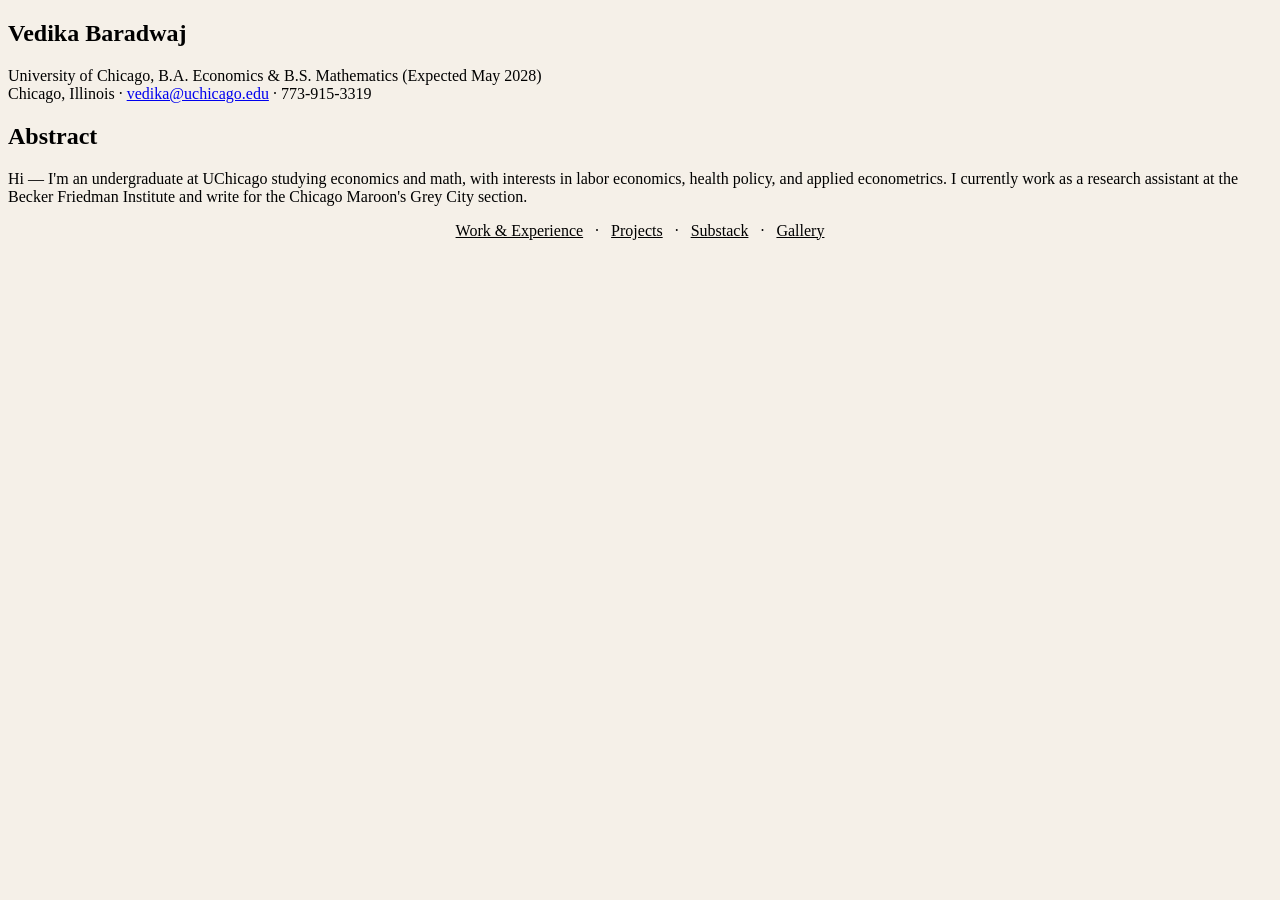
==== index.html @ 1c5f3cab "Update index.html" ====
<!DOCTYPE html>
<html lang="en">
<head>
  <meta charset="UTF-8" />
  <meta name="viewport" content="width=device-width, initial-scale=1.0"/>
  <title>Vedika Baradwaj</title>
  <link rel="stylesheet" href="https://latex.vercel.app/style.css">
  <style>
    body { background: #f5f0e8; }
    nav a { color: inherit; }
    nav a:hover { text-decoration: underline; }
  </style>
</head>
<body>
  <article>
    <h1>Vedika Baradwaj</h1>
    <p class="author">
      University of Chicago, B.A. Economics &amp; B.S. Mathematics (Expected May 2028)<br>
      Chicago, Illinois ·
      <a href="mailto:vedika@uchicago.edu">vedika@uchicago.edu</a> ·
      773-915-3319
    </p>

    <div class="abstract">
      <h2>Abstract</h2>
      <p>
        Hi — I'm an undergraduate at UChicago studying economics and math,
        with interests in labor economics, health policy, and applied econometrics.
        I currently work as a research assistant at the Becker Friedman Institute
        and write for the Chicago Maroon's Grey City section.
      </p>
    </div>

    <nav>
      <p style="text-align:center;">
        <a href="work.html">Work &amp; Experience</a> &ensp;·&ensp;
        <a href="projects.html">Projects</a> &ensp;·&ensp;
        <a href="https://vedikabaradwaj.substack.com" target="_blank">Substack</a> &ensp;·&ensp;
        <a href="gallery.html">Gallery</a>
      </p>
    </nav>

  </article>
</body>
</html>
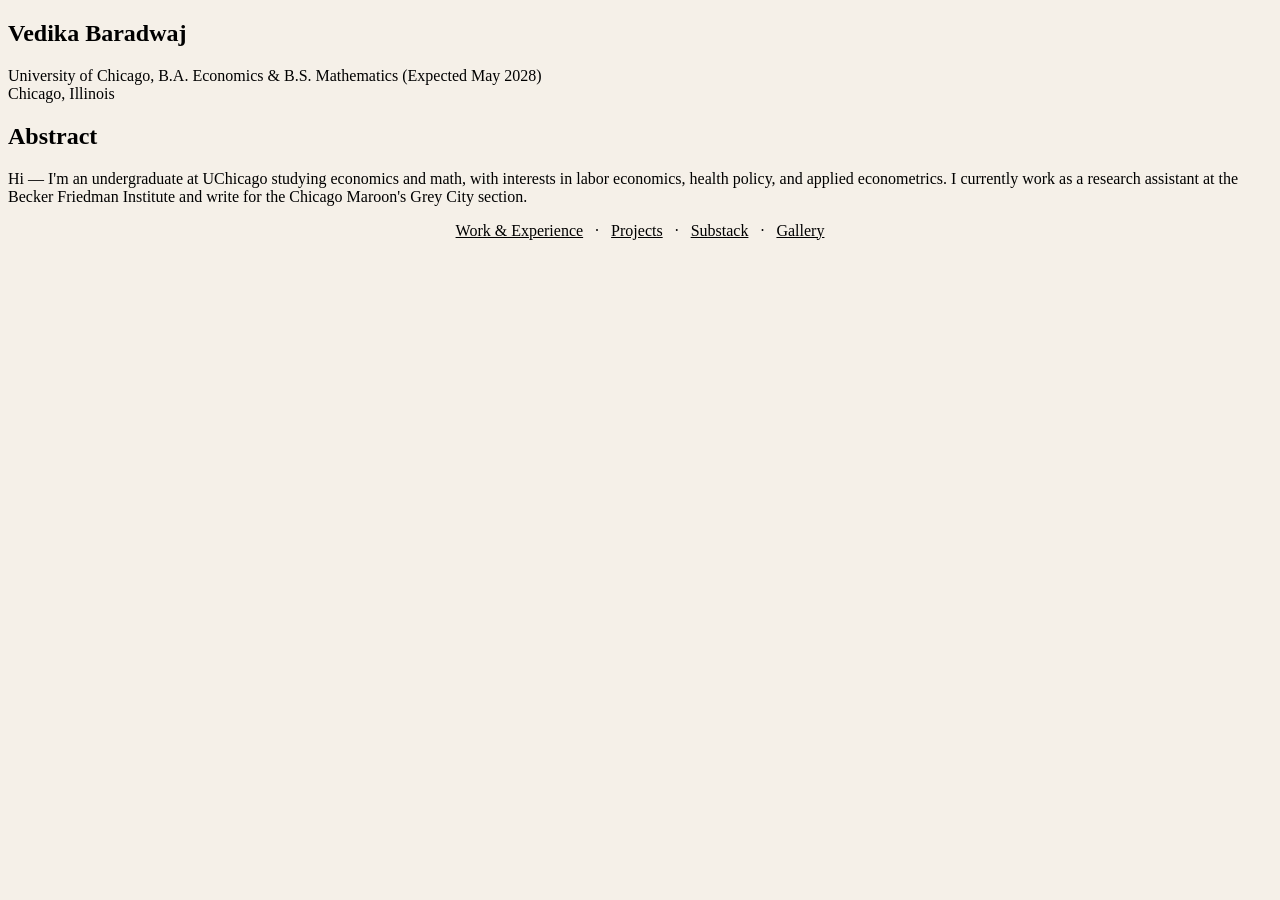
==== commit 6e8a0ce6: "Update index.html" ====
--- a/index.html
+++ b/index.html
@@ -16,9 +16,7 @@
     <h1>Vedika Baradwaj</h1>
     <p class="author">
       University of Chicago, B.A. Economics &amp; B.S. Mathematics (Expected May 2028)<br>
-      Chicago, Illinois ·
-      <a href="mailto:vedika@uchicago.edu">vedika@uchicago.edu</a> ·
-      773-915-3319
+      Chicago, Illinois
     </p>
 
     <div class="abstract">
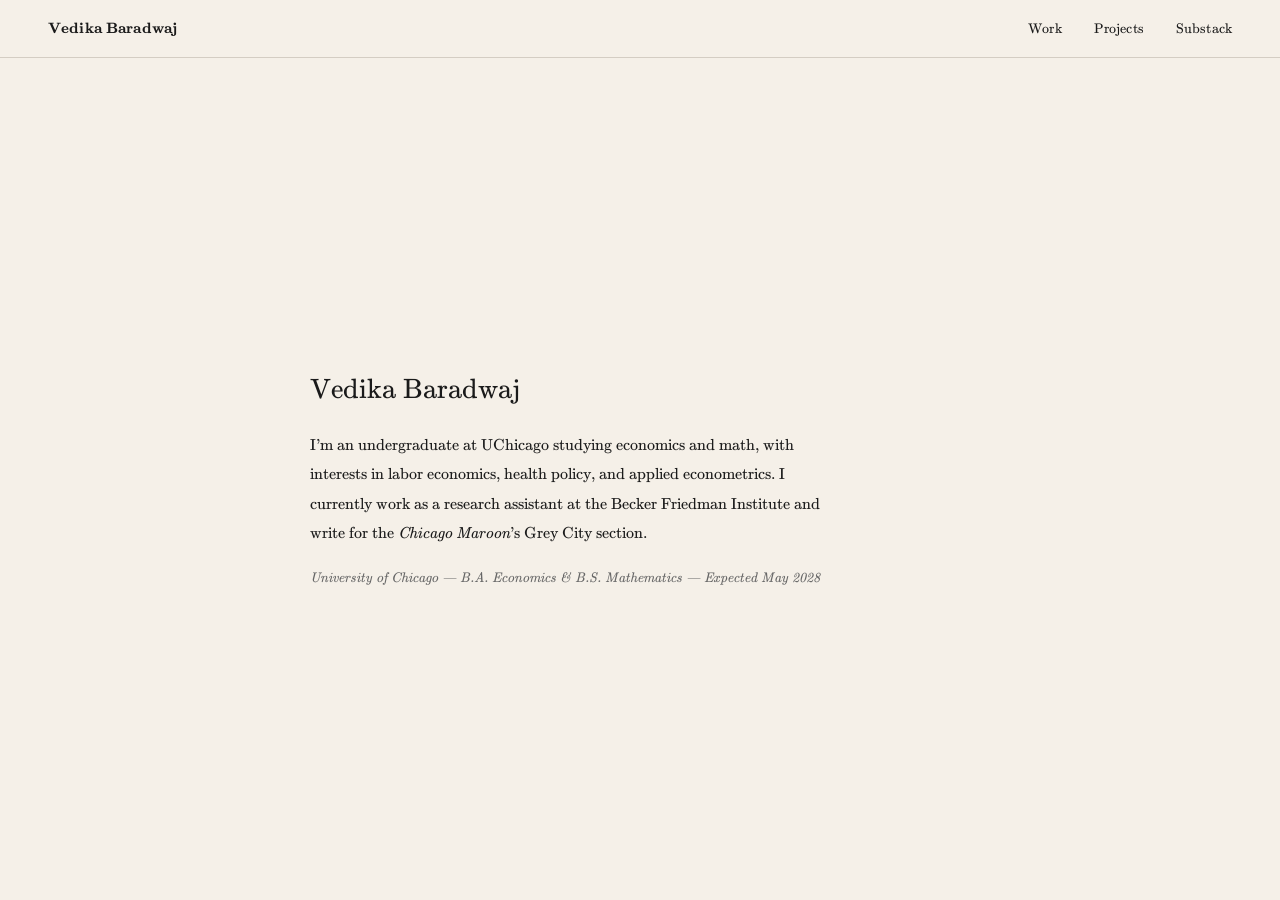
==== commit a143ba7f: "Updates" ====
--- a/index.html
+++ b/index.html
@@ -4,40 +4,31 @@
   <meta charset="UTF-8" />
   <meta name="viewport" content="width=device-width, initial-scale=1.0"/>
   <title>Vedika Baradwaj</title>
-  <link rel="stylesheet" href="https://latex.vercel.app/style.css">
-  <style>
-    body { background: #f5f0e8; }
-    nav a { color: inherit; }
-    nav a:hover { text-decoration: underline; }
-  </style>
+  <link rel="stylesheet" href="style.css">
 </head>
 <body>
-  <article>
-    <h1>Vedika Baradwaj</h1>
-    <p class="author">
-      University of Chicago, B.A. Economics &amp; B.S. Mathematics (Expected May 2028)<br>
-      Chicago, Illinois
-    </p>
+  <header class="site-nav">
+    <a href="index.html" class="nav-name">Vedika Baradwaj</a>
+    <ul class="nav-links">
+      <li><a href="work.html">Work</a></li>
+      <li><a href="projects.html">Projects</a></li>
+      <li><a href="https://vedikabaradwaj.substack.com" target="_blank">Substack</a></li>
+    </ul>
+  </header>
 
-    <div class="abstract">
-      <h2>Abstract</h2>
-      <p>
-        Hi — I'm an undergraduate at UChicago studying economics and math,
+  <div class="home-wrap">
+    <div class="home-content">
+      <h1 class="home-name">Vedika Baradwaj</h1>
+      <p class="home-bio">
+        I'm an undergraduate at UChicago studying economics and math,
         with interests in labor economics, health policy, and applied econometrics.
         I currently work as a research assistant at the Becker Friedman Institute
-        and write for the Chicago Maroon's Grey City section.
+        and write for the <em>Chicago Maroon</em>'s Grey City section.
+      </p>
+      <p class="home-meta">
+        University of Chicago &mdash; B.A. Economics &amp; B.S. Mathematics &mdash; Expected May 2028
       </p>
     </div>
-
-    <nav>
-      <p style="text-align:center;">
-        <a href="work.html">Work &amp; Experience</a> &ensp;·&ensp;
-        <a href="projects.html">Projects</a> &ensp;·&ensp;
-        <a href="https://vedikabaradwaj.substack.com" target="_blank">Substack</a> &ensp;·&ensp;
-        <a href="gallery.html">Gallery</a>
-      </p>
-    </nav>
-
-  </article>
+  </div>
 </body>
 </html>
--- a/style.css
+++ b/style.css
@@ -0,0 +1,300 @@
+/* ── Computer Modern (KaTeX_Main) — local ── */
+@font-face {
+  font-family: 'CMU';
+  src: url('KaTeX_Main-Regular.woff2') format('woff2');
+  font-weight: normal;
+  font-style: normal;
+}
+@font-face {
+  font-family: 'CMU';
+  src: url('KaTeX_Main-Italic.woff2') format('woff2');
+  font-weight: normal;
+  font-style: italic;
+}
+@font-face {
+  font-family: 'CMU';
+  src: url('KaTeX_Main-Bold.woff2') format('woff2');
+  font-weight: bold;
+  font-style: normal;
+}
+@font-face {
+  font-family: 'CMU';
+  src: url('KaTeX_Main-BoldItalic.woff2') format('woff2');
+  font-weight: bold;
+  font-style: italic;
+}
+
+:root {
+  --bg:      #f5f0e8;
+  --ink:     #1a1a1a;
+  --muted:   #666;
+  --light:   #999;
+  --rule:    1px solid #d4cdc3;
+  --font:    'CMU', Georgia, serif;
+  --nav-h:   58px;
+  --max-w:   660px;
+}
+
+*, *::before, *::after { box-sizing: border-box; margin: 0; padding: 0; }
+
+html { scroll-behavior: smooth; }
+
+body {
+  font-family: var(--font);
+  background-color: var(--bg);
+  color: var(--ink);
+  -webkit-font-smoothing: antialiased;
+  opacity: 0;
+  animation: pageIn 0.55s ease 0.04s forwards;
+}
+
+@keyframes pageIn {
+  from { opacity: 0; transform: translateY(7px); }
+  to   { opacity: 1; transform: translateY(0); }
+}
+
+/* ── Top navigation ── */
+.site-nav {
+  position: fixed;
+  top: 0; left: 0; right: 0;
+  height: var(--nav-h);
+  display: flex;
+  align-items: center;
+  justify-content: space-between;
+  padding: 0 3em;
+  background: var(--bg);
+  border-bottom: var(--rule);
+  z-index: 100;
+}
+
+.nav-name {
+  font-size: 0.93em;
+  font-weight: bold;
+  letter-spacing: 0.01em;
+  text-decoration: none;
+  color: var(--ink);
+  transition: color 0.2s;
+}
+
+.nav-name:hover { color: var(--muted); }
+
+.nav-links {
+  display: flex;
+  gap: 2em;
+  list-style: none;
+}
+
+.nav-links a {
+  font-size: 0.87em;
+  text-decoration: none;
+  color: var(--ink);
+  letter-spacing: 0.01em;
+  transition: color 0.2s;
+}
+
+.nav-links a:hover { color: var(--muted); }
+
+.nav-links a.current {
+  color: var(--muted);
+  font-style: italic;
+  pointer-events: none;
+}
+
+/* ── Home page ── */
+.home-wrap {
+  min-height: 100vh;
+  padding-top: var(--nav-h);
+  display: flex;
+  align-items: center;
+  justify-content: flex-start;
+  padding-left: max(3em, calc(50vw - var(--max-w) / 2));
+  padding-right: 2em;
+}
+
+.home-content {
+  max-width: 520px;
+}
+
+.home-name {
+  font-size: 1.75em;
+  font-weight: normal;
+  margin-bottom: 0.85em;
+  line-height: 1.25;
+}
+
+.home-bio {
+  font-size: 1em;
+  line-height: 1.85;
+  color: var(--ink);
+  margin-bottom: 1.4em;
+}
+
+.home-meta {
+  font-size: 0.87em;
+  color: var(--muted);
+  font-style: italic;
+}
+
+/* ── Inner pages ── */
+.page-wrap {
+  max-width: var(--max-w);
+  margin: 0 auto;
+  padding: calc(var(--nav-h) + 3.5em) 2em 7em;
+}
+
+.page-title {
+  font-weight: normal;
+  font-size: 1.55em;
+  margin-bottom: 2.5em;
+}
+
+/* ── Section headings ── */
+.section-heading {
+  font-size: 0.76em;
+  font-weight: bold;
+  letter-spacing: 0.13em;
+  text-transform: uppercase;
+  color: var(--muted);
+  margin-top: 2.5em;
+  margin-bottom: 0;
+  padding-bottom: 0.5em;
+  border-bottom: var(--rule);
+}
+
+/* ── Job entries ── */
+.job {
+  padding: 1em 0;
+  border-bottom: var(--rule);
+}
+
+.job-header {
+  display: flex;
+  justify-content: space-between;
+  align-items: baseline;
+  flex-wrap: wrap;
+  gap: 0.3em;
+}
+
+.job-org {
+  font-weight: bold;
+  font-size: 0.95em;
+}
+
+.job-location {
+  font-size: 0.84em;
+  color: var(--muted);
+  font-style: italic;
+}
+
+.job-role-row {
+  display: flex;
+  justify-content: space-between;
+  align-items: baseline;
+  flex-wrap: wrap;
+  margin-top: 0.15em;
+  margin-bottom: 0.4em;
+  gap: 0.3em;
+}
+
+.job-role {
+  font-style: italic;
+  font-size: 0.92em;
+}
+
+.job-dates {
+  font-size: 0.84em;
+  color: var(--muted);
+  font-style: italic;
+}
+
+.job-desc {
+  font-size: 0.91em;
+  line-height: 1.72;
+}
+
+.job-desc ul {
+  padding-left: 1.2em;
+  margin-top: 0.2em;
+}
+
+.job-desc li { margin-bottom: 0.2em; }
+
+/* ── Projects accordion ── */
+.project {
+  border-bottom: var(--rule);
+}
+
+.project:first-child {
+  border-top: var(--rule);
+}
+
+.project summary {
+  font-size: 0.93em;
+  cursor: pointer;
+  padding: 0.9em 0;
+  list-style: none;
+  display: flex;
+  align-items: baseline;
+  gap: 0.6em;
+  color: var(--ink);
+  transition: color 0.2s;
+}
+
+.project summary::-webkit-details-marker { display: none; }
+
+.project summary::before {
+  content: '▶';
+  font-size: 0.42em;
+  color: var(--light);
+  flex-shrink: 0;
+  transition: transform 0.25s ease, color 0.2s;
+  display: inline-block;
+  position: relative;
+  top: -1px;
+}
+
+.project summary:hover { color: var(--muted); }
+.project summary:hover::before { color: var(--muted); }
+
+details[open] > summary::before {
+  transform: rotate(90deg);
+  color: var(--ink);
+}
+
+.project-body {
+  overflow: hidden;
+  max-height: 0;
+  opacity: 0;
+  transition: max-height 0.42s ease, opacity 0.3s ease;
+}
+
+details[open] .project-body {
+  max-height: 350px;
+  opacity: 1;
+}
+
+.project-body p {
+  font-size: 0.9em;
+  line-height: 1.78;
+  color: var(--muted);
+  padding-bottom: 1em;
+  font-style: italic;
+}
+
+/* ── Responsive ── */
+@media (max-width: 700px) {
+  .site-nav { padding: 0 1.5em; }
+  .nav-links { gap: 1.3em; }
+
+  .home-wrap {
+    padding-left: 1.5em;
+    padding-right: 1.5em;
+    align-items: flex-start;
+    padding-top: calc(var(--nav-h) + 3em);
+  }
+
+  .page-wrap { padding-left: 1.5em; padding-right: 1.5em; }
+
+  .job-header,
+  .job-role-row { flex-direction: column; gap: 0.1em; }
+}
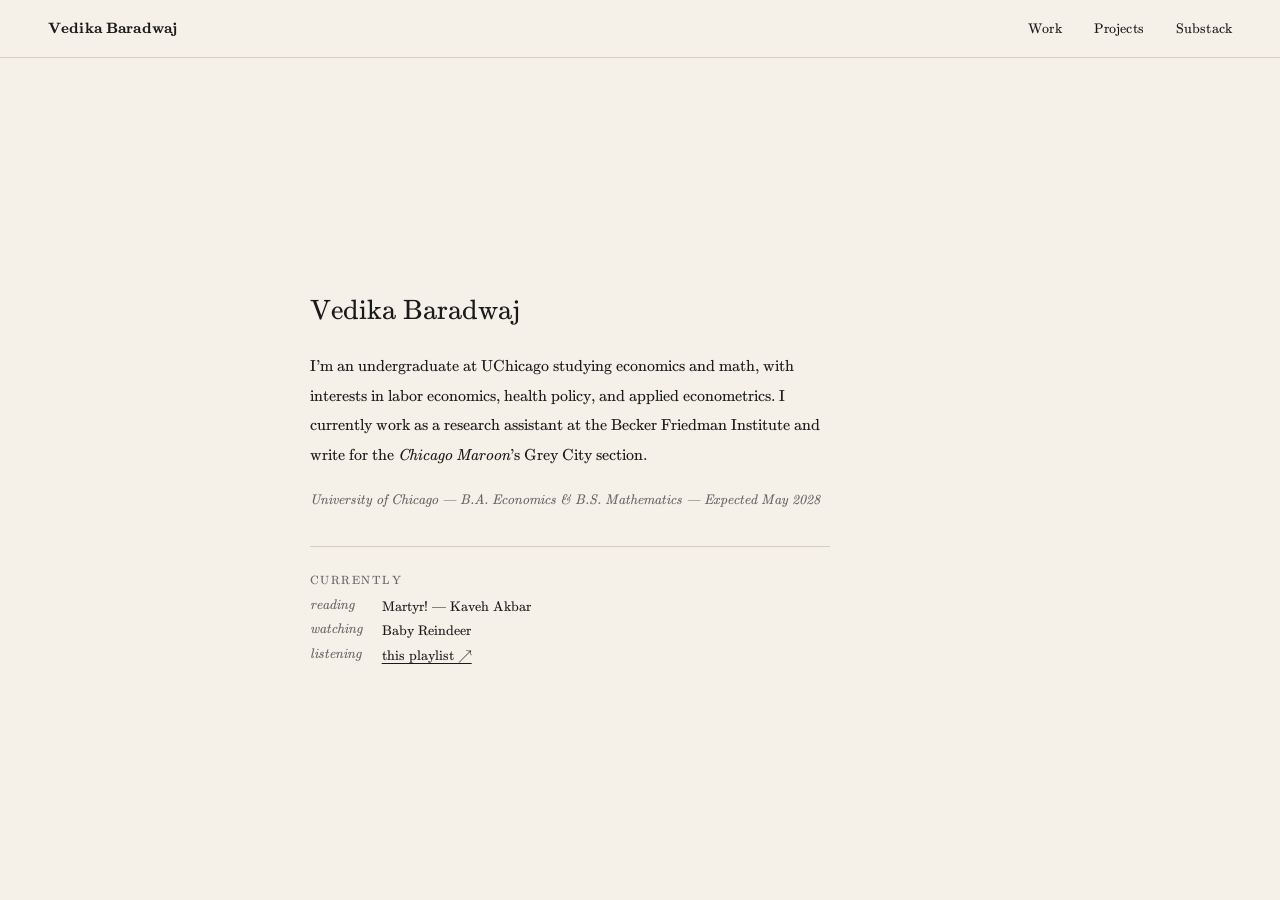
==== commit 7a050cd4: "currently bar added" ====
--- a/index.html
+++ b/index.html
@@ -28,6 +28,18 @@
       <p class="home-meta">
         University of Chicago &mdash; B.A. Economics &amp; B.S. Mathematics &mdash; Expected May 2028
       </p>
+
+      <div class="currently">
+        <p class="currently-label">currently</p>
+        <div class="currently-items">
+          <span class="currently-key">reading</span>
+          <span class="currently-val">Martyr! &mdash; Kaveh Akbar</span>
+          <span class="currently-key">watching</span>
+          <span class="currently-val">Baby Reindeer</span>
+          <span class="currently-key">listening</span>
+          <span class="currently-val"><a href="https://open.spotify.com/playlist/0bAaVeqs4HW9XuQEkRzd8O?si=47898186f7764955" target="_blank">this playlist ↗</a></span>
+        </div>
+      </div>
     </div>
   </div>
 </body>
--- a/style.css
+++ b/style.css
@@ -281,6 +281,50 @@
   font-style: italic;
 }
 
+/* ── Currently section ── */
+.currently {
+  margin-top: 2.4em;
+  padding-top: 1.6em;
+  border-top: var(--rule);
+}
+
+.currently-label {
+  font-size: 0.75em;
+  letter-spacing: 0.12em;
+  text-transform: uppercase;
+  color: var(--muted);
+  margin-bottom: 0.85em;
+}
+
+.currently-items {
+  display: grid;
+  grid-template-columns: auto 1fr;
+  gap: 0.45em 1.4em;
+  font-size: 0.88em;
+}
+
+.currently-key {
+  color: var(--muted);
+  font-style: italic;
+}
+
+.currently-val {
+  color: var(--ink);
+}
+
+.currently-val a {
+  color: var(--ink);
+  text-decoration: underline;
+  text-decoration-color: var(--rule);
+  text-underline-offset: 3px;
+  transition: color 0.2s, text-decoration-color 0.2s;
+}
+
+.currently-val a:hover {
+  color: var(--muted);
+  text-decoration-color: var(--muted);
+}
+
 /* ── Responsive ── */
 @media (max-width: 700px) {
   .site-nav { padding: 0 1.5em; }
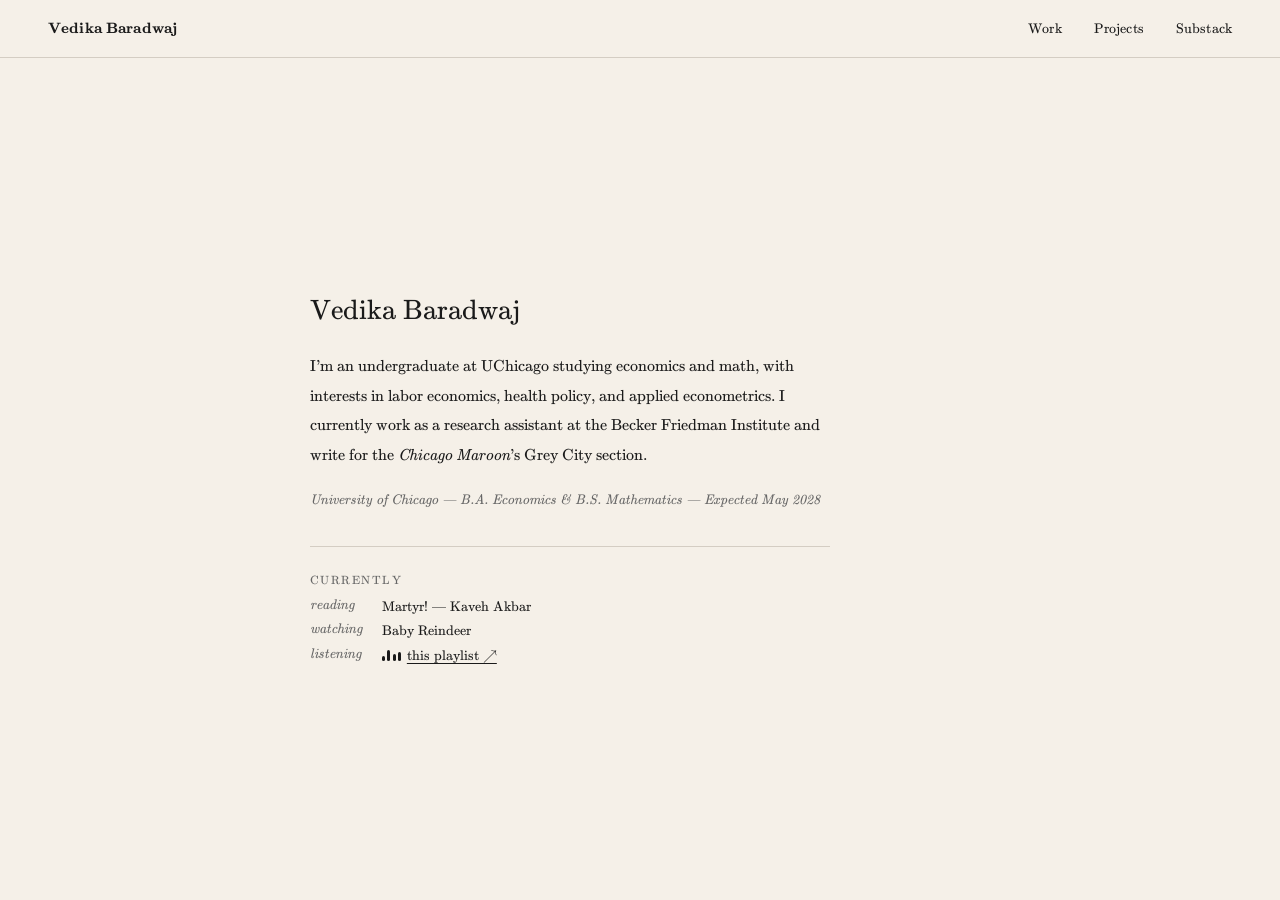
==== commit da7ea1f7: "Updated work; Added Playlist animation" ====
--- a/index.html
+++ b/index.html
@@ -37,7 +37,9 @@
           <span class="currently-key">watching</span>
           <span class="currently-val">Baby Reindeer</span>
           <span class="currently-key">listening</span>
-          <span class="currently-val"><a href="https://open.spotify.com/playlist/0bAaVeqs4HW9XuQEkRzd8O?si=47898186f7764955" target="_blank">this playlist ↗</a></span>
+          <span class="currently-val">
+            <span class="music-bars" aria-hidden="true"><span></span><span></span><span></span><span></span></span><a href="https://open.spotify.com/playlist/0bAaVeqs4HW9XuQEkRzd8O?si=47898186f7764955" target="_blank">this playlist ↗</a>
+          </span>
         </div>
       </div>
     </div>
--- a/style.css
+++ b/style.css
@@ -163,7 +163,7 @@
 
 /* ── Job entries ── */
 .job {
-  padding: 1em 0;
+  padding: 1.4em 0;
   border-bottom: var(--rule);
 }
 
@@ -325,6 +325,37 @@
   text-decoration-color: var(--muted);
 }
 
+/* ── Animated music bars ── */
+.music-bars {
+  display: inline-flex;
+  align-items: flex-end;
+  gap: 2.5px;
+  height: 11px;
+  margin-right: 0.4em;
+  vertical-align: middle;
+  position: relative;
+  top: -1px;
+}
+
+.music-bars span {
+  display: block;
+  width: 3px;
+  border-radius: 2px;
+  background: var(--ink);
+  transform-origin: bottom;
+  animation: musicBar 1s ease-in-out infinite alternate;
+}
+
+.music-bars span:nth-child(1) { height: 5px;  animation-duration: 0.85s; }
+.music-bars span:nth-child(2) { height: 11px; animation-duration: 1.1s;  animation-delay: 0.12s; }
+.music-bars span:nth-child(3) { height: 7px;  animation-duration: 0.75s; animation-delay: 0.28s; }
+.music-bars span:nth-child(4) { height: 9px;  animation-duration: 1.0s;  animation-delay: 0.05s; }
+
+@keyframes musicBar {
+  from { transform: scaleY(0.2); }
+  to   { transform: scaleY(1); }
+}
+
 /* ── Responsive ── */
 @media (max-width: 700px) {
   .site-nav { padding: 0 1.5em; }
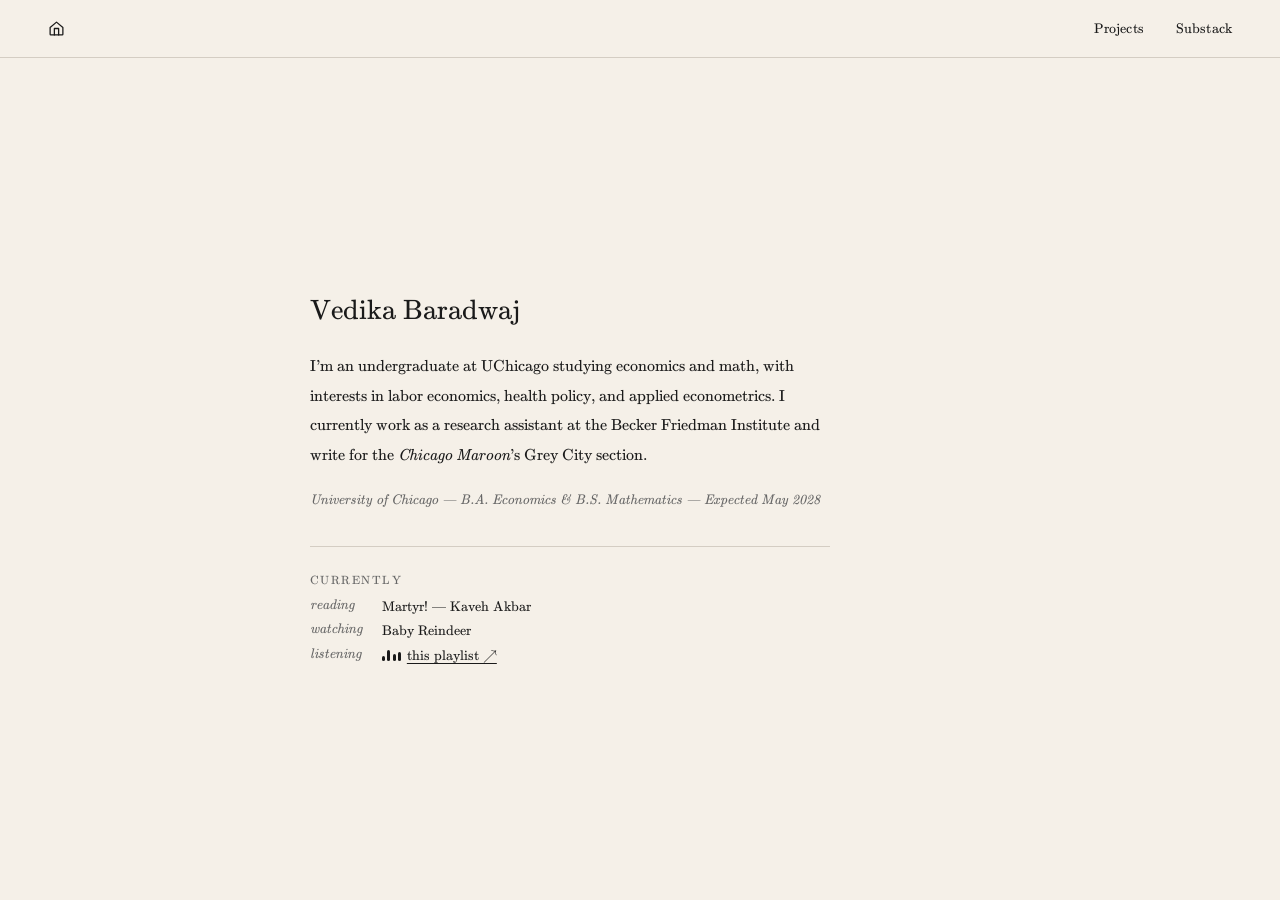
==== commit 7b8d881c: "deleted work, menu updated" ====
--- a/index.html
+++ b/index.html
@@ -8,9 +8,13 @@
 </head>
 <body>
   <header class="site-nav">
-    <a href="index.html" class="nav-name">Vedika Baradwaj</a>
+    <a href="index.html" class="nav-home" aria-label="Home">
+      <svg width="17" height="17" viewBox="0 0 24 24" fill="none" stroke="currentColor" stroke-width="1.8" stroke-linecap="round" stroke-linejoin="round" aria-hidden="true">
+        <path d="M3 10.5L12 3l9 7.5V20a1 1 0 01-1 1H4a1 1 0 01-1-1v-9.5z"/>
+        <polyline points="9 21 9 12 15 12 15 21"/>
+      </svg>
+    </a>
     <ul class="nav-links">
-      <li><a href="work.html">Work</a></li>
       <li><a href="projects.html">Projects</a></li>
       <li><a href="https://vedikabaradwaj.substack.com" target="_blank">Substack</a></li>
     </ul>
--- a/style.css
+++ b/style.css
@@ -67,16 +67,15 @@
   z-index: 100;
 }
 
-.nav-name {
-  font-size: 0.93em;
-  font-weight: bold;
-  letter-spacing: 0.01em;
+.nav-home {
+  display: flex;
+  align-items: center;
+  color: var(--ink);
   text-decoration: none;
-  color: var(--ink);
   transition: color 0.2s;
 }
 
-.nav-name:hover { color: var(--muted); }
+.nav-home:hover { color: var(--muted); }
 
 .nav-links {
   display: flex;
@@ -219,65 +218,47 @@
 
 .job-desc li { margin-bottom: 0.2em; }
 
-/* ── Projects accordion ── */
-.project {
+/* ── Projects flat list ── */
+.project-item {
+  padding: 1.5em 0;
   border-bottom: var(--rule);
 }
 
-.project:first-child {
+.project-item:first-child {
   border-top: var(--rule);
 }
 
-.project summary {
-  font-size: 0.93em;
-  cursor: pointer;
-  padding: 0.9em 0;
-  list-style: none;
-  display: flex;
-  align-items: baseline;
-  gap: 0.6em;
-  color: var(--ink);
-  transition: color 0.2s;
-}
-
-.project summary::-webkit-details-marker { display: none; }
-
-.project summary::before {
-  content: '▶';
-  font-size: 0.42em;
+.project-header {
+  display: flex;
+  justify-content: space-between;
+  align-items: flex-start;
+  gap: 1.2em;
+  margin-bottom: 0.5em;
+}
+
+.project-title {
+  font-size: 0.95em;
+  line-height: 1.45;
+  color: var(--ink);
+}
+
+.project-link {
+  flex-shrink: 0;
   color: var(--light);
-  flex-shrink: 0;
-  transition: transform 0.25s ease, color 0.2s;
-  display: inline-block;
-  position: relative;
-  top: -1px;
-}
-
-.project summary:hover { color: var(--muted); }
-.project summary:hover::before { color: var(--muted); }
-
-details[open] > summary::before {
-  transform: rotate(90deg);
-  color: var(--ink);
-}
-
-.project-body {
-  overflow: hidden;
-  max-height: 0;
-  opacity: 0;
-  transition: max-height 0.42s ease, opacity 0.3s ease;
-}
-
-details[open] .project-body {
-  max-height: 350px;
-  opacity: 1;
-}
-
-.project-body p {
-  font-size: 0.9em;
+  text-decoration: none;
+  transition: color 0.2s, transform 0.2s;
+  margin-top: 1px;
+}
+
+.project-link:hover {
+  color: var(--ink);
+  transform: translate(1px, -1px);
+}
+
+.project-desc {
+  font-size: 0.88em;
   line-height: 1.78;
   color: var(--muted);
-  padding-bottom: 1em;
   font-style: italic;
 }
 
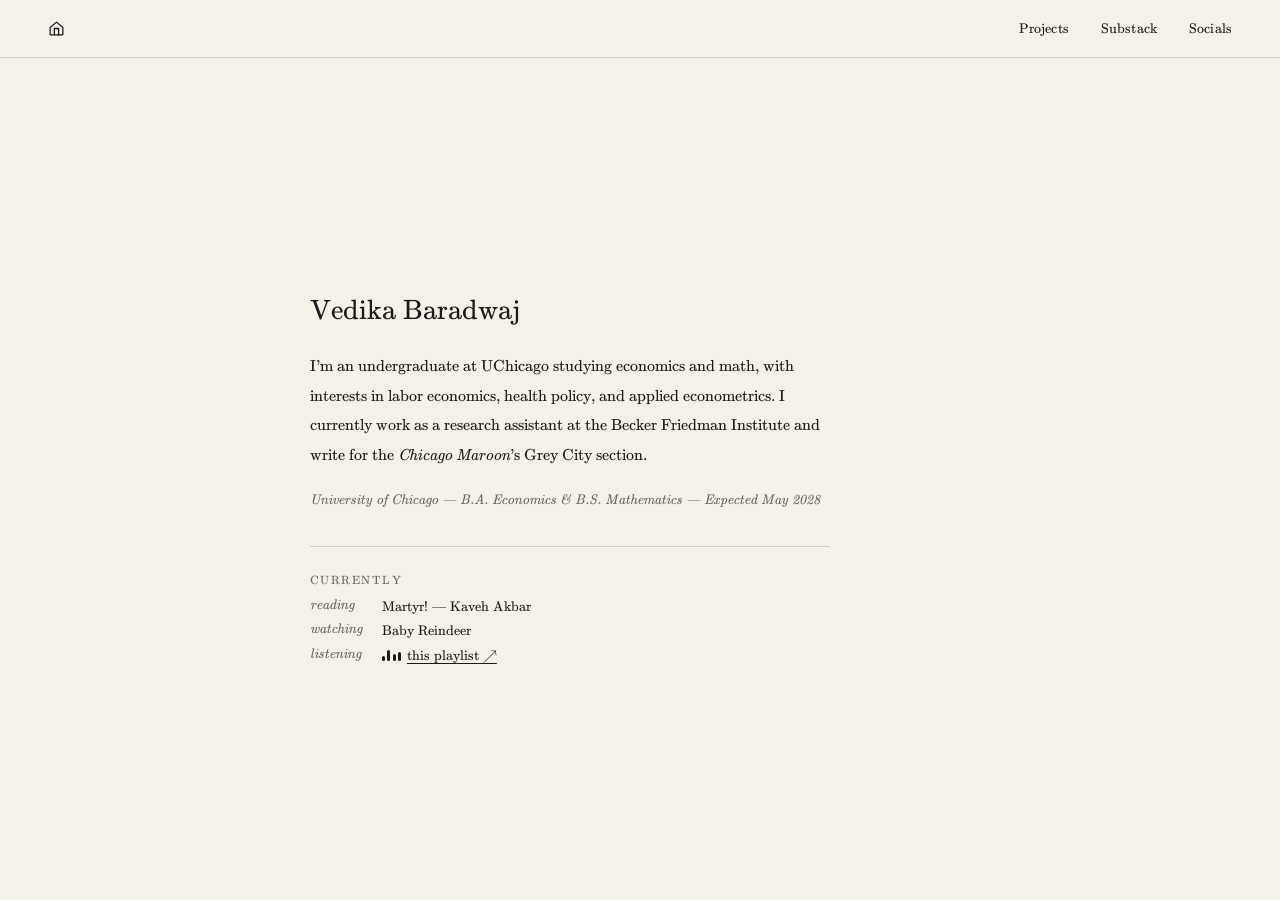
==== commit fb1866ca: "Socials Page Added" ====
--- a/index.html
+++ b/index.html
@@ -17,6 +17,7 @@
     <ul class="nav-links">
       <li><a href="projects.html">Projects</a></li>
       <li><a href="https://vedikabaradwaj.substack.com" target="_blank">Substack</a></li>
+      <li><a href="socials.html">Socials</a></li>
     </ul>
   </header>
 
--- a/style.css
+++ b/style.css
@@ -337,6 +337,55 @@
   to   { transform: scaleY(1); }
 }
 
+/* ── Socials page ── */
+.socials-wrap {
+  min-height: 100vh;
+  padding-top: var(--nav-h);
+  display: flex;
+  align-items: center;
+  justify-content: center;
+  padding-left: 2em;
+  padding-right: 2em;
+}
+
+.socials-grid {
+  display: flex;
+  gap: 3.5em;
+  flex-wrap: wrap;
+  justify-content: center;
+}
+
+.social-item {
+  display: flex;
+  flex-direction: column;
+  align-items: center;
+  gap: 0.65em;
+  text-decoration: none;
+  color: var(--ink);
+  transition: color 0.2s, transform 0.22s;
+}
+
+.social-item:hover {
+  color: var(--muted);
+  transform: translateY(-4px);
+}
+
+.social-item svg {
+  display: block;
+}
+
+.social-label {
+  font-size: 0.75em;
+  letter-spacing: 0.1em;
+  text-transform: uppercase;
+  color: var(--muted);
+  transition: color 0.2s;
+}
+
+.social-item:hover .social-label {
+  color: var(--light);
+}
+
 /* ── Responsive ── */
 @media (max-width: 700px) {
   .site-nav { padding: 0 1.5em; }
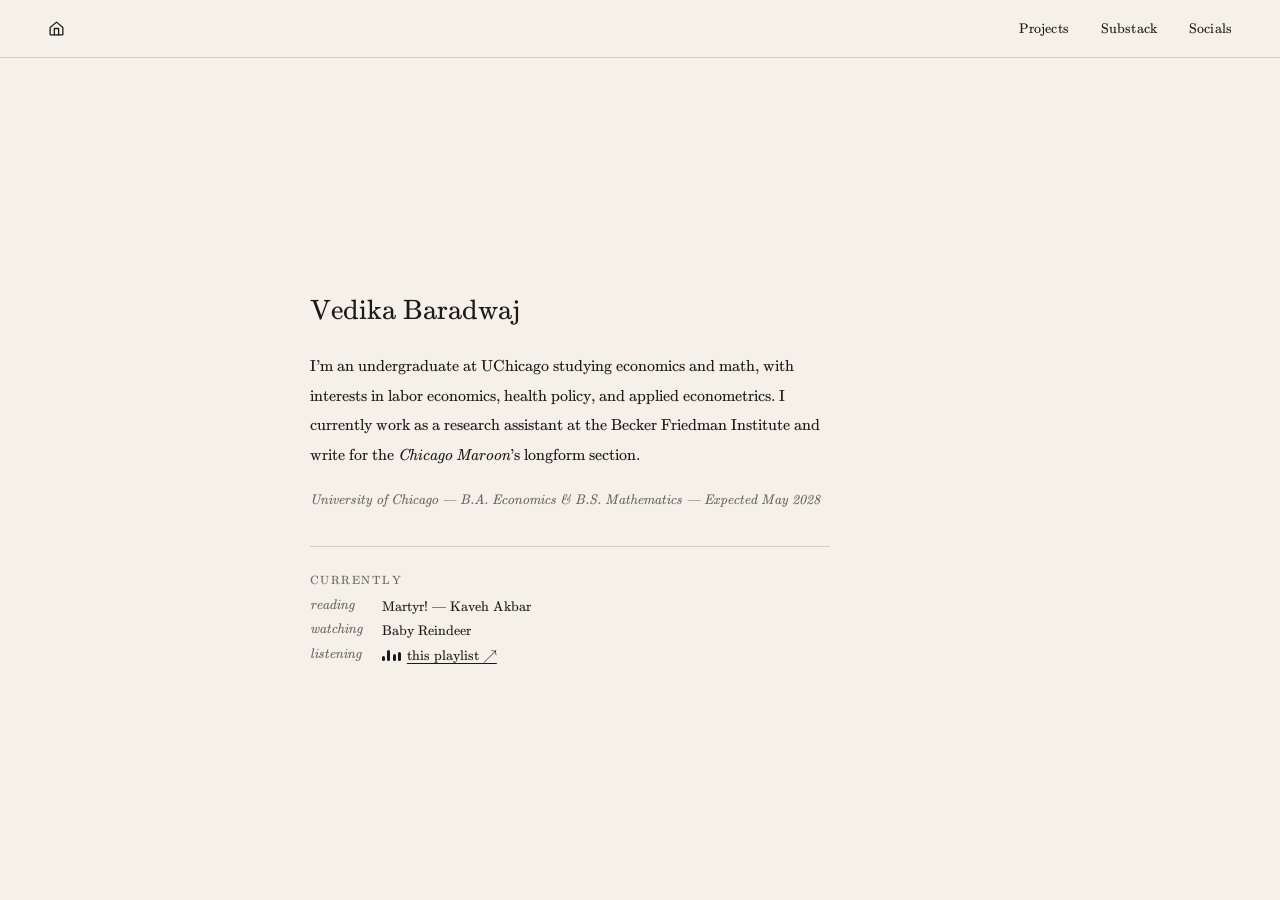
==== commit 2e34cf9d: "testing link" ====
--- a/index.html
+++ b/index.html
@@ -28,7 +28,7 @@
         I'm an undergraduate at UChicago studying economics and math,
         with interests in labor economics, health policy, and applied econometrics.
         I currently work as a research assistant at the Becker Friedman Institute
-        and write for the <em>Chicago Maroon</em>'s Grey City section.
+        and write for the <em>Chicago Maroon</em>'s longform section.
       </p>
       <p class="home-meta">
         University of Chicago &mdash; B.A. Economics &amp; B.S. Mathematics &mdash; Expected May 2028
